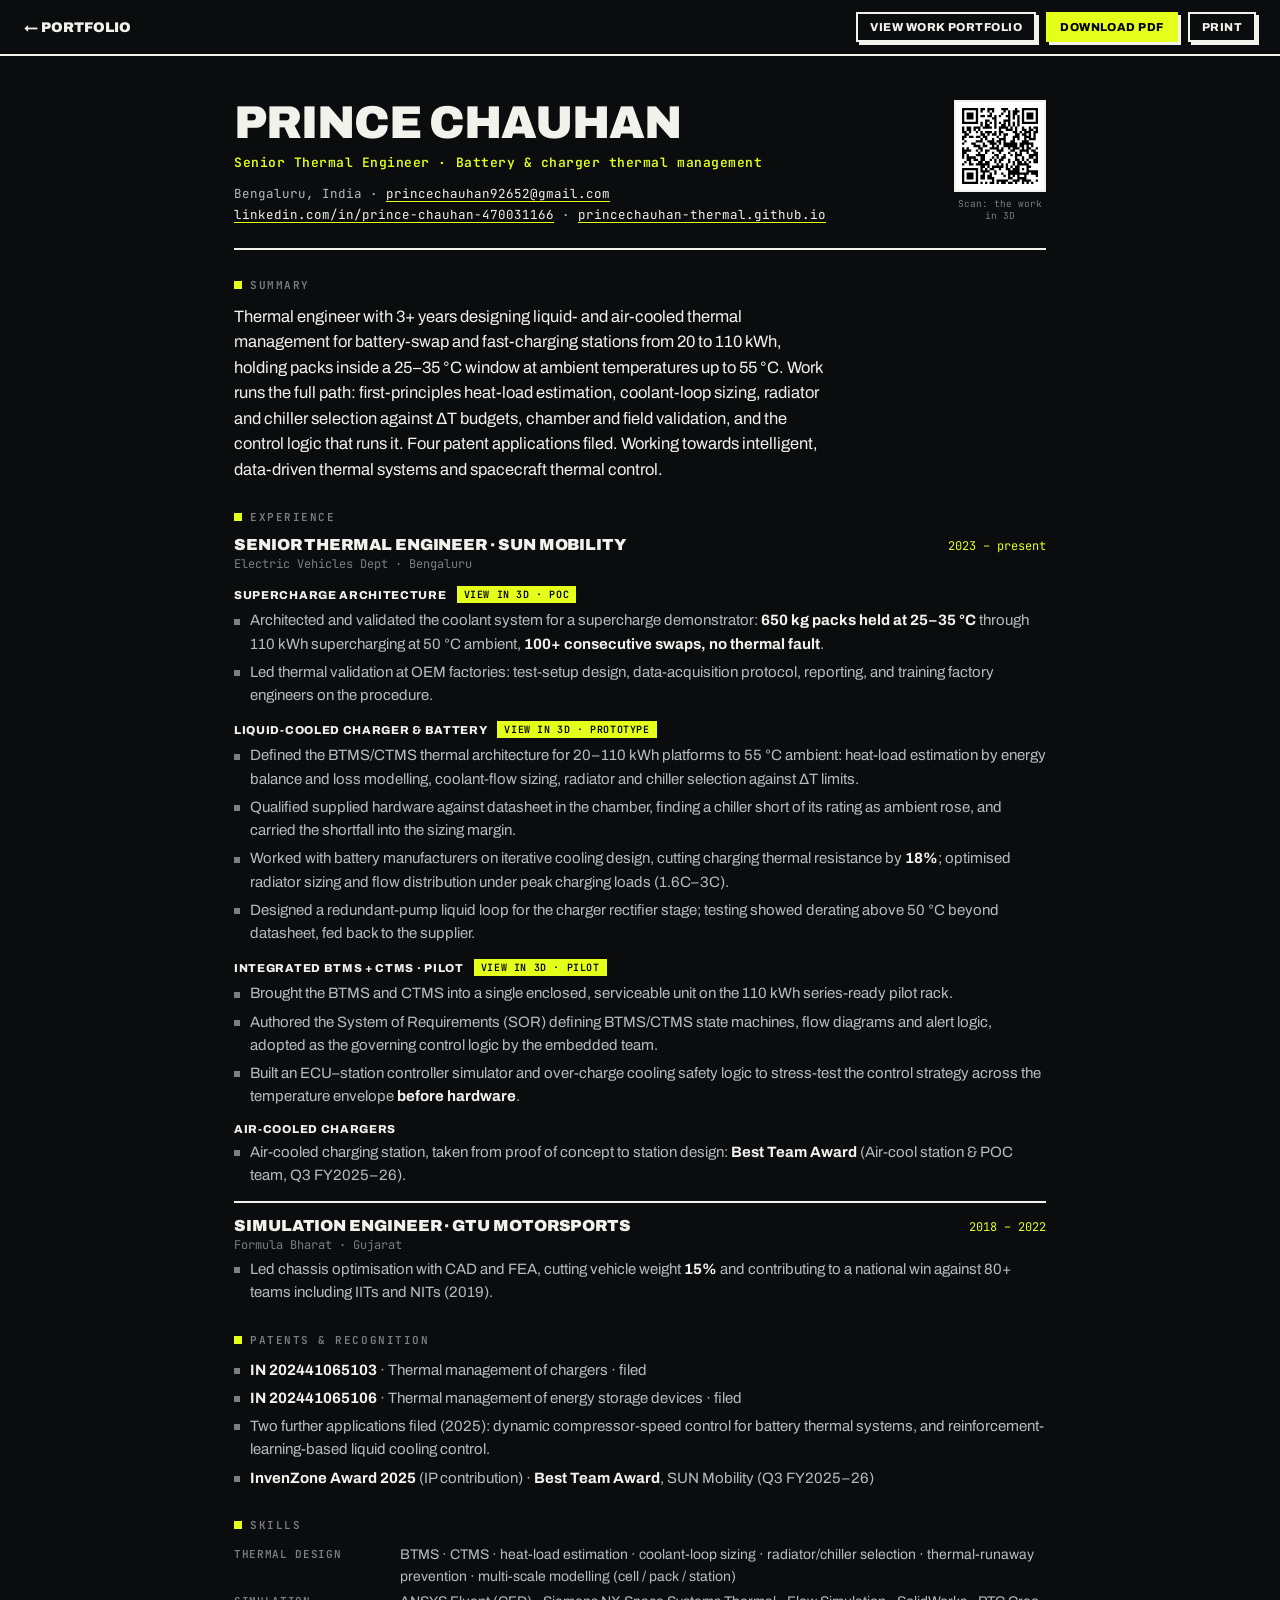
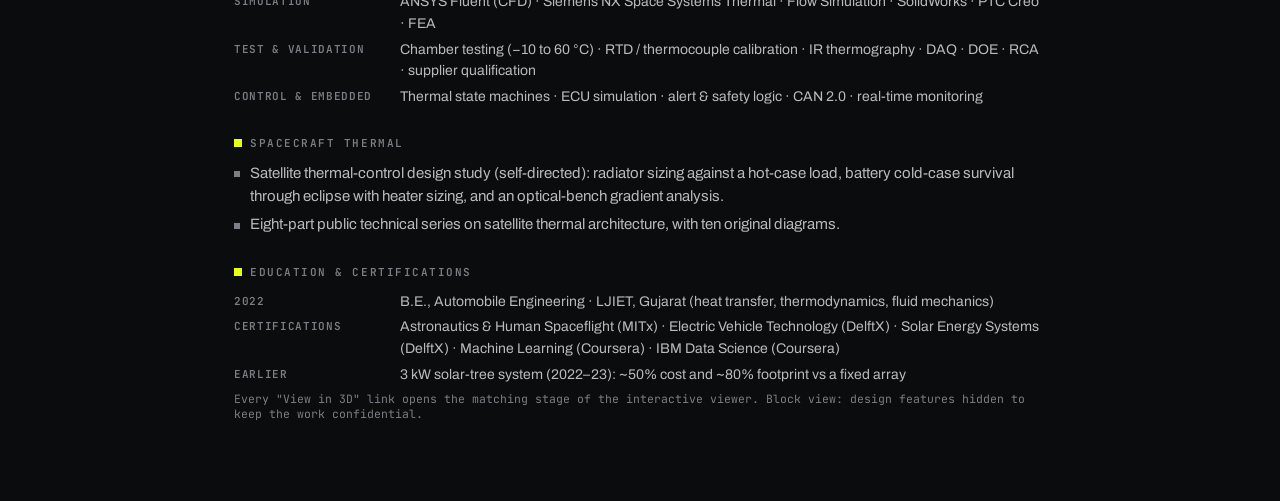
==== cv/index.html @ 5a7eb125 "Web résumé (cv/) with a linked PDF printed from it - cv/: one-page web résumé in the portfolio's ski" ====
<!doctype html>
<html lang="en">
<head>
<meta charset="utf-8">
<meta name="viewport" content="width=device-width, initial-scale=1">
<title>Prince Chauhan — Thermal Engineer · Résumé</title>
<meta name="description" content="Résumé of Prince Chauhan, thermal engineer: battery and charger thermal management for 20–110 kWh swap and fast-charging stations, with interactive 3D of the work.">
<link rel="preconnect" href="https://fonts.googleapis.com">
<link rel="preconnect" href="https://fonts.gstatic.com" crossorigin>
<link href="https://fonts.googleapis.com/css2?family=Archivo:wght@400;500;800;900&family=JetBrains+Mono:wght@400;600&display=swap" rel="stylesheet">
<style>
  /* One source, two outputs: on screen it wears the portfolio's dark
     brutalist skin; printed (Ctrl+P / the PDF button) it becomes a plain
     black-on-white A4 résumé with live links and a QR code to the 3D work. */
  :root { --bg:#0b0c0d; --panel:#101214; --ink:#f2f2ec; --ink-70:#b8bbbe; --ink-45:#7a7f85; --ink-20:#33373b;
          --acc:#e4ff1a; --sans:"Archivo","Helvetica Neue",Arial,sans-serif; --mono:"JetBrains Mono",Consolas,monospace; }
  * { box-sizing:border-box; margin:0; padding:0; }
  html { background:var(--bg); }
  body { color:var(--ink); font:15px/1.55 var(--sans); }
  a { color:inherit; text-decoration-color:var(--acc); text-underline-offset:3px; }
  .bar { position:sticky; top:0; z-index:5; display:flex; gap:10px; flex-wrap:wrap; justify-content:space-between; align-items:center;
         padding:12px 24px; background:var(--bg); border-bottom:2px solid var(--ink); }
  .bar__home { font:900 14px var(--sans); text-transform:uppercase; text-decoration:none; }
  .bar__actions { display:flex; gap:10px; flex-wrap:wrap; }
  .btn { font:800 11.5px var(--sans); text-transform:uppercase; letter-spacing:.04em; color:var(--ink); background:var(--bg);
         border:2px solid var(--ink); box-shadow:3px 3px 0 var(--ink); padding:7px 12px; cursor:pointer; text-decoration:none;
         transition:transform .08s ease-out, box-shadow .08s ease-out, background .12s, color .12s; }
  .btn:hover { background:var(--acc); color:#000; border-color:var(--acc); }
  .btn:active { transform:translate(3px,3px); box-shadow:0 0 0 var(--ink); }
  .btn--acc { background:var(--acc); color:#000; border-color:var(--acc); }

  .sheet { max-width:860px; margin:0 auto; padding:44px 24px 80px; }
  header.cv-head { display:grid; grid-template-columns:1fr auto; gap:20px; align-items:start; padding-bottom:22px; border-bottom:2px solid var(--ink); }
  h1 { font:900 clamp(32px,5vw,46px)/1 var(--sans); text-transform:uppercase; letter-spacing:-.02em; }
  .role { font:600 13px var(--mono); color:var(--acc); margin-top:8px; letter-spacing:.04em; }
  .contact { margin-top:12px; font:12.5px/1.7 var(--mono); color:var(--ink-70); }
  .contact a { color:var(--ink); }
  .qr { width:92px; text-align:center; font:9.5px/1.3 var(--mono); color:var(--ink-45); text-decoration:none; }
  .qr img { width:92px; height:92px; display:block; background:#fff; padding:6px; border:2px solid var(--ink); margin-bottom:6px; }
  .print-only { display:none; }
  .embedded .bar { display:none; }
  .embedded .sheet { padding-top:28px; }

  section { margin-top:28px; }
  h2 { display:flex; align-items:center; gap:8px; font:600 11px var(--mono); letter-spacing:.14em; text-transform:uppercase;
       color:var(--ink-45); margin-bottom:12px; }
  h2::before { content:""; width:8px; height:8px; background:var(--acc); }
  .summary { font-size:16.5px; line-height:1.55; color:var(--ink); max-width:66ch; }
  .job { border-top:2px solid var(--ink); padding-top:14px; margin-top:14px; }
  .job:first-of-type { border-top:0; padding-top:0; margin-top:0; }
  .job__head { display:flex; flex-wrap:wrap; justify-content:space-between; gap:6px 16px; align-items:baseline; }
  .job__title { font:900 16px var(--sans); text-transform:uppercase; letter-spacing:-.005em; }
  .job__when { font:12px var(--mono); color:var(--acc); }
  .job__where { font:12px var(--mono); color:var(--ink-45); margin-top:2px; }
  h3 { font:800 11.5px var(--sans); text-transform:uppercase; letter-spacing:.06em; color:var(--ink); margin:14px 0 6px; display:flex; gap:10px; align-items:center; flex-wrap:wrap; }
  ul { list-style:none; }
  li { position:relative; padding-left:16px; margin:5px 0; color:var(--ink-70); }
  li::before { content:""; position:absolute; left:0; top:.62em; width:6px; height:6px; background:var(--ink-45); }
  li b { color:var(--ink); font-weight:700; }
  .v3d { font:600 10px var(--mono); letter-spacing:.06em; text-transform:uppercase; color:#000; background:var(--acc);
         padding:2px 7px; text-decoration:none; white-space:nowrap; }
  .v3d:hover { outline:2px solid var(--ink); }
  .grid2 { display:grid; grid-template-columns:1fr 1fr; gap:6px 28px; }
  .kv { display:grid; grid-template-columns:150px 1fr; gap:4px 16px; font-size:14px; }
  .kv dt { font:600 11px/1.9 var(--mono); text-transform:uppercase; letter-spacing:.06em; color:var(--ink-45); }
  .kv dd { color:var(--ink-70); }
  .note { font:11.5px var(--mono); color:var(--ink-45); margin-top:6px; }
  @media (max-width:640px) { header.cv-head { grid-template-columns:1fr; } .qr { display:none; } .grid2, .kv { grid-template-columns:1fr; } }

  /* ---- Print: the PDF ---- */
  @page { size:A4; margin:13mm 14mm; }
  @media print {
    :root { --ink:#111; --ink-70:#2a2a2a; --ink-45:#666; --acc:#111; }
    html, body { background:#fff; }
    body { font-size:9.6pt; line-height:1.38; }
    .bar, .screen-only { display:none !important; }
    .print-only { display:inline; }
    .sheet { max-width:none; padding:0; }
    h1 { font-size:22pt; } .role { font-size:9pt; color:#111; }
    .contact { font-size:8.4pt; margin-top:6px; }
    header.cv-head { padding-bottom:10px; border-bottom:1.5pt solid #111; }
    .qr img { width:68px; height:68px; padding:0; border:0; } .qr { width:72px; font-size:7pt; color:#444; }
    section { margin-top:12px; break-inside:avoid-page; }
    h2 { font-size:8pt; margin-bottom:6px; color:#111; } h2::before { background:#111; width:6px; height:6px; }
    .summary { font-size:10pt; }
    .job { border-top:1pt solid #111; padding-top:8px; margin-top:8px; }
    .job__title { font-size:10.5pt; } .job__when, .job__where { font-size:8.4pt; color:#333; }
    h3 { font-size:8.4pt; margin:8px 0 3px; break-after:avoid; }
    li { margin:2px 0; padding-left:11px; color:#222; } li::before { width:4px; height:4px; background:#555; top:.6em; }
    li { break-inside:avoid; }
    .v3d { background:none; color:#111; border:0.8pt solid #111; padding:0 4px; font-size:6.8pt; }
    .kv { font-size:9pt; grid-template-columns:120px 1fr; } .kv dt { font-size:7.6pt; line-height:1.7; }
    a { text-decoration:underline; text-decoration-color:#999; }
  }
</style>
</head>
<body>
<div class="bar">
  <a class="bar__home" href="../">← Portfolio</a>
  <div class="bar__actions">
    <a class="btn" href="../#evolution">View work portfolio</a>
    <a class="btn btn--acc" href="Prince_Chauhan_CV.pdf" download>Download PDF</a>
    <button class="btn" type="button" onclick="window.print()">Print</button>
  </div>
</div>

<main class="sheet">
  <header class="cv-head">
    <div>
      <h1>Prince Chauhan</h1>
      <div class="role">Senior Thermal Engineer · Battery &amp; charger thermal management</div>
      <div class="contact">
        Bengaluru, India ·
        <a href="mailto:princechauhan92652@gmail.com">princechauhan92652@gmail.com</a>
        <!-- Phone only in the printed/PDF copy: kept out of the page itself so
             it is not trivially scraped. Prince's PDF already carries it. -->
        <span class="print-only"> · +91-9265212936</span><br>
        <a href="https://www.linkedin.com/in/prince-chauhan-470031166/">linkedin.com/in/prince-chauhan-470031166</a> ·
        <a href="https://princechauhan-thermal.github.io/">princechauhan-thermal.github.io</a>
      </div>
    </div>
    <a class="qr" href="https://princechauhan-thermal.github.io/#evolution" title="Interactive 3D of the work">
      <img src="../assets/media/qr-portfolio.svg" alt="QR code to the interactive 3D work portfolio">
      Scan: the work in 3D
    </a>
  </header>

  <section>
    <h2>Summary</h2>
    <p class="summary">Thermal engineer with 3+ years designing liquid- and air-cooled thermal management for battery-swap
      and fast-charging stations from 20 to 110 kWh, holding packs inside a 25–35 °C window at ambient temperatures up
      to 55 °C. Work runs the full path: first-principles heat-load estimation, coolant-loop sizing, radiator and chiller
      selection against ΔT budgets, chamber and field validation, and the control logic that runs it. Four patent
      applications filed. Working towards intelligent, data-driven thermal systems and spacecraft thermal control.</p>
  </section>

  <section>
    <h2>Experience</h2>
    <div class="job">
      <div class="job__head"><div class="job__title">Senior Thermal Engineer · SUN Mobility</div><div class="job__when">2023 – present</div></div>
      <div class="job__where">Electric Vehicles Dept · Bengaluru</div>

      <h3>Supercharge architecture <a class="v3d" href="https://princechauhan-thermal.github.io/viewer/?v=poc">View in 3D · POC</a></h3>
      <ul>
        <li>Architected and validated the coolant system for a supercharge demonstrator: <b>650 kg packs held at 25–35 °C</b>
          through 110 kWh supercharging at 50 °C ambient, <b>100+ consecutive swaps, no thermal fault</b>.</li>
        <li>Led thermal validation at OEM factories: test-setup design, data-acquisition protocol, reporting, and training
          factory engineers on the procedure.</li>
      </ul>

      <h3>Liquid-cooled charger &amp; battery <a class="v3d" href="https://princechauhan-thermal.github.io/viewer/?v=prototype">View in 3D · Prototype</a></h3>
      <ul>
        <li>Defined the BTMS/CTMS thermal architecture for 20–110 kWh platforms to 55 °C ambient: heat-load estimation by
          energy balance and loss modelling, coolant-flow sizing, radiator and chiller selection against ΔT limits.</li>
        <li>Qualified supplied hardware against datasheet in the chamber, finding a chiller short of its rating as ambient
          rose, and carried the shortfall into the sizing margin.</li>
        <li>Worked with battery manufacturers on iterative cooling design, cutting charging thermal resistance by <b>18%</b>;
          optimised radiator sizing and flow distribution under peak charging loads (1.6C–3C).</li>
        <li>Designed a redundant-pump liquid loop for the charger rectifier stage; testing showed derating above 50 °C beyond
          datasheet, fed back to the supplier.</li>
      </ul>

      <h3>Integrated BTMS + CTMS · pilot <a class="v3d" href="https://princechauhan-thermal.github.io/viewer/?v=pilot">View in 3D · Pilot</a></h3>
      <ul>
        <li>Brought the BTMS and CTMS into a single enclosed, serviceable unit on the 110 kWh series-ready pilot rack.</li>
        <li>Authored the System of Requirements (SOR) defining BTMS/CTMS state machines, flow diagrams and alert logic,
          adopted as the governing control logic by the embedded team.</li>
        <li>Built an ECU–station controller simulator and over-charge cooling safety logic to stress-test the control
          strategy across the temperature envelope <b>before hardware</b>.</li>
      </ul>

      <h3>Air-cooled chargers</h3>
      <ul>
        <li>Air-cooled charging station, taken from proof of concept to station design: <b>Best Team Award</b>
          (Air-cool station &amp; POC team, Q3 FY2025–26).</li>
      </ul>
    </div>

    <div class="job">
      <div class="job__head"><div class="job__title">Simulation Engineer · GTU Motorsports</div><div class="job__when">2018 – 2022</div></div>
      <div class="job__where">Formula Bharat · Gujarat</div>
      <ul>
        <li>Led chassis optimisation with CAD and FEA, cutting vehicle weight <b>15%</b> and contributing to a national win
          against 80+ teams including IITs and NITs (2019).</li>
      </ul>
    </div>
  </section>

  <section>
    <h2>Patents &amp; recognition</h2>
    <ul>
      <li><b>IN 202441065103</b> · Thermal management of chargers · filed</li>
      <li><b>IN 202441065106</b> · Thermal management of energy storage devices · filed</li>
      <li>Two further applications filed (2025): dynamic compressor-speed control for battery thermal systems, and
        reinforcement-learning-based liquid cooling control.</li>
      <li><b>InvenZone Award 2025</b> (IP contribution) · <b>Best Team Award</b>, SUN Mobility (Q3 FY2025–26)</li>
    </ul>
  </section>

  <section>
    <h2>Skills</h2>
    <dl class="kv">
      <dt>Thermal design</dt><dd>BTMS · CTMS · heat-load estimation · coolant-loop sizing · radiator/chiller selection · thermal-runaway prevention · multi-scale modelling (cell / pack / station)</dd>
      <dt>Simulation</dt><dd>ANSYS Fluent (CFD) · Siemens NX Space Systems Thermal · Flow Simulation · SolidWorks · PTC Creo · FEA</dd>
      <dt>Test &amp; validation</dt><dd>Chamber testing (−10 to 60 °C) · RTD / thermocouple calibration · IR thermography · DAQ · DOE · RCA · supplier qualification</dd>
      <dt>Control &amp; embedded</dt><dd>Thermal state machines · ECU simulation · alert &amp; safety logic · CAN 2.0 · real-time monitoring</dd>
    </dl>
  </section>

  <section>
    <h2>Spacecraft thermal</h2>
    <ul>
      <li>Satellite thermal-control design study (self-directed): radiator sizing against a hot-case load, battery
        cold-case survival through eclipse with heater sizing, and an optical-bench gradient analysis.</li>
      <li>Eight-part public technical series on satellite thermal architecture, with ten original diagrams.</li>
    </ul>
  </section>

  <section>
    <h2>Education &amp; certifications</h2>
    <dl class="kv">
      <dt>2022</dt><dd>B.E., Automobile Engineering · LJIET, Gujarat (heat transfer, thermodynamics, fluid mechanics)</dd>
      <dt>Certifications</dt><dd>Astronautics &amp; Human Spaceflight (MITx) · Electric Vehicle Technology (DelftX) · Solar Energy Systems (DelftX) · Machine Learning (Coursera) · IBM Data Science (Coursera)</dd>
      <dt>Earlier</dt><dd>3 kW solar-tree system (2022–23): ~50% cost and ~80% footprint vs a fixed array</dd>
    </dl>
    <p class="note screen-only">Every "View in 3D" link opens the matching stage of the interactive viewer. Block view: design features hidden to keep the work confidential.</p>
  </section>
</main>
<script>
  // Embedded in the portfolio's Résumé section: hide this page's own bar
  // (the portfolio already has one) and open links in the full window, not
  // inside the frame.
  if (window.top !== window.self) {
    document.documentElement.classList.add("embedded");
    document.querySelectorAll("a[href]").forEach(function (a) { a.target = "_top"; });
  }
</script>
</body>
</html>
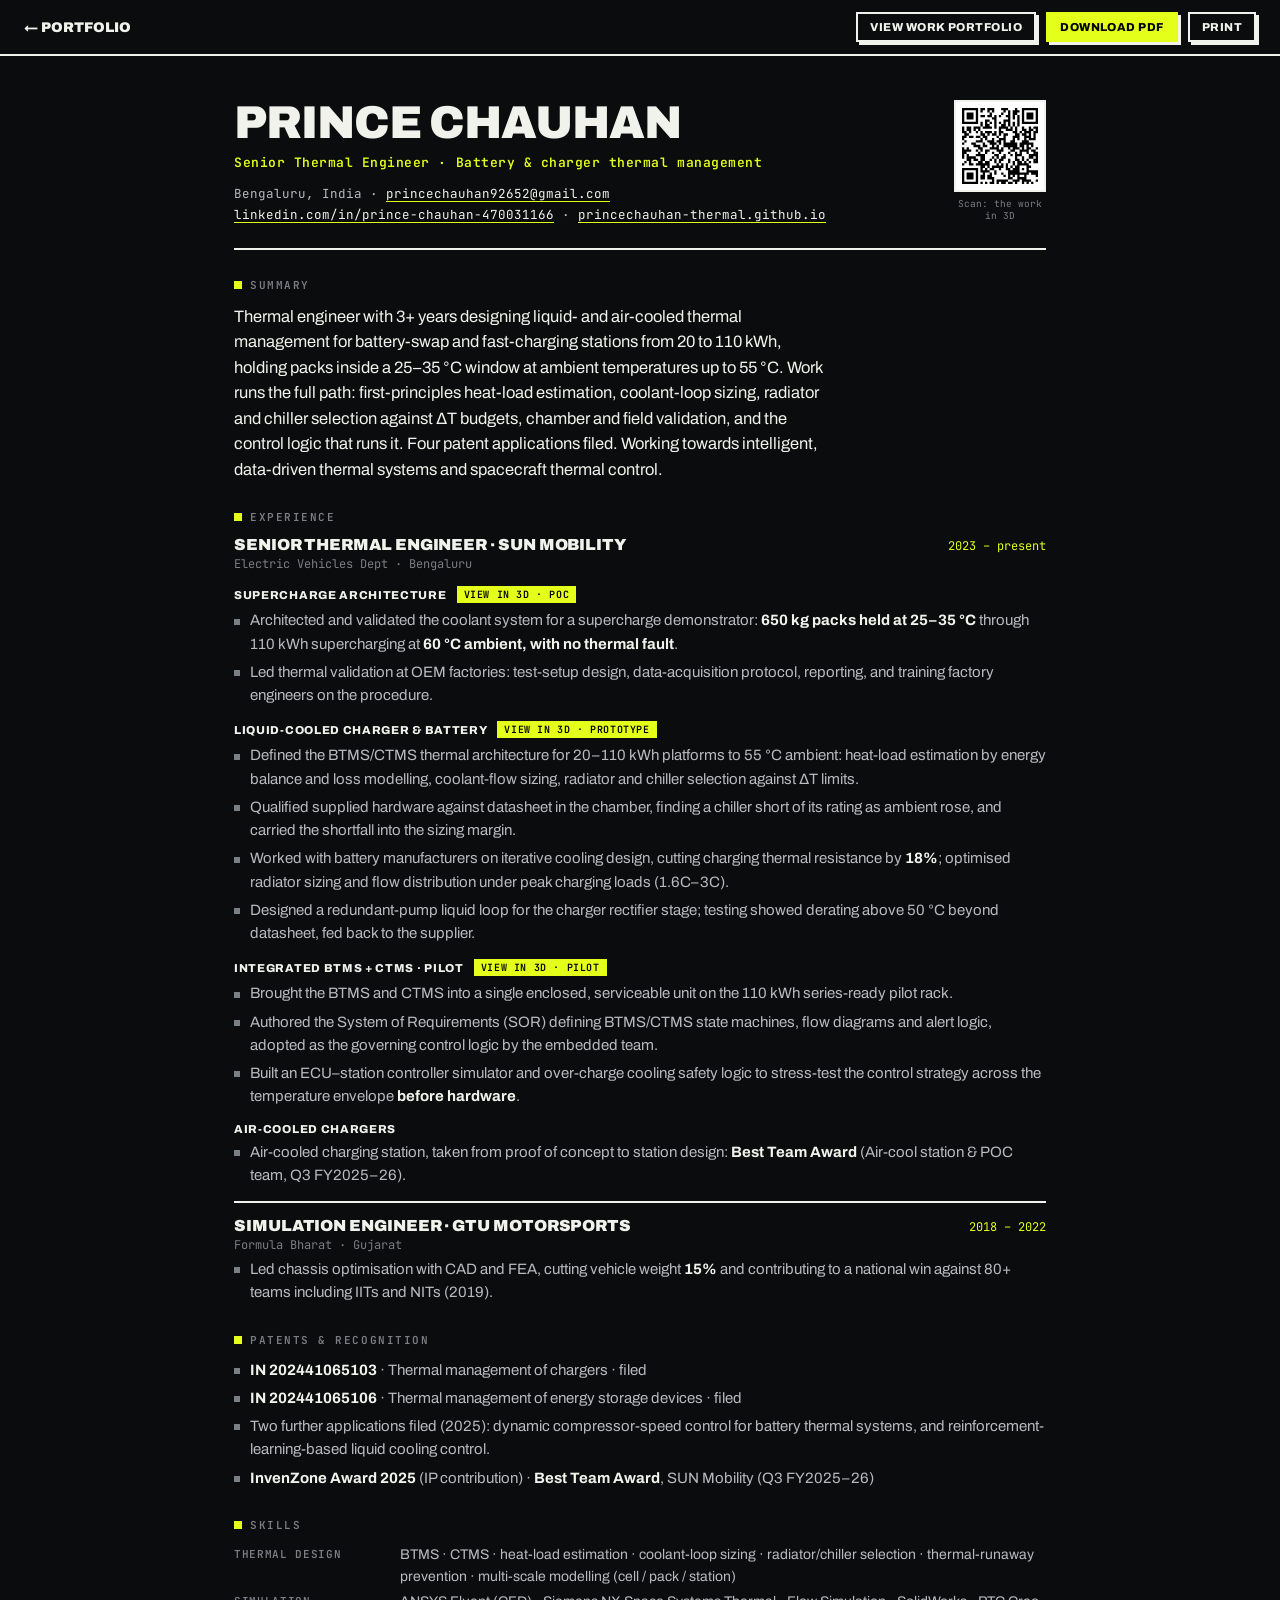
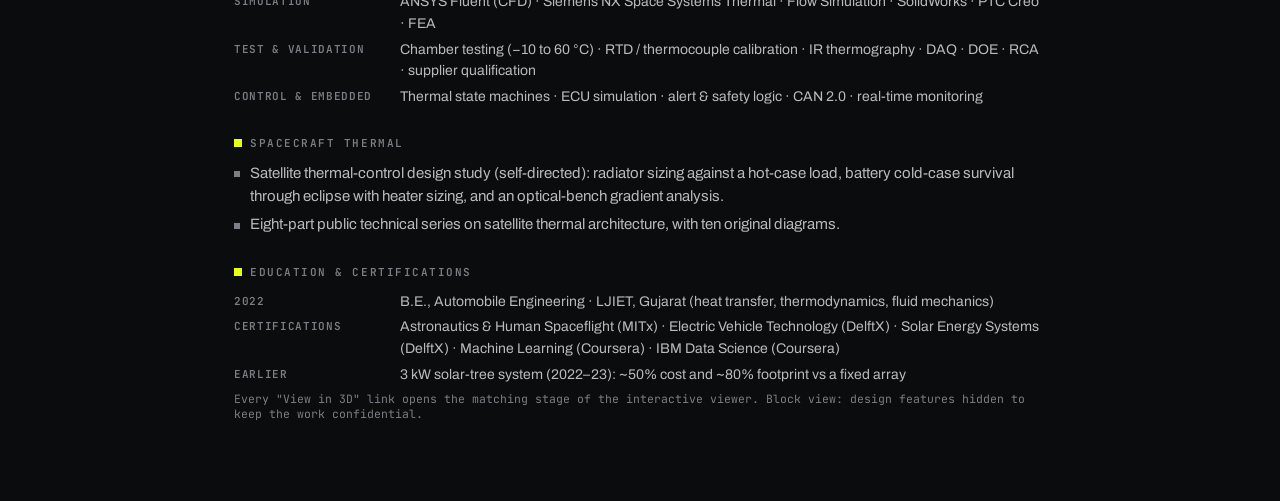
==== commit 31b9cdae: "Drop the swap count; state the 60 °C high-ambient result instead Supercharge architecture now reads " ====
--- a/cv/index.html
+++ b/cv/index.html
@@ -143,7 +143,7 @@
       <h3>Supercharge architecture <a class="v3d" href="https://princechauhan-thermal.github.io/viewer/?v=poc">View in 3D · POC</a></h3>
       <ul>
         <li>Architected and validated the coolant system for a supercharge demonstrator: <b>650 kg packs held at 25–35 °C</b>
-          through 110 kWh supercharging at 50 °C ambient, <b>100+ consecutive swaps, no thermal fault</b>.</li>
+          through 110 kWh supercharging at <b>60 °C ambient, with no thermal fault</b>.</li>
         <li>Led thermal validation at OEM factories: test-setup design, data-acquisition protocol, reporting, and training
           factory engineers on the procedure.</li>
       </ul>
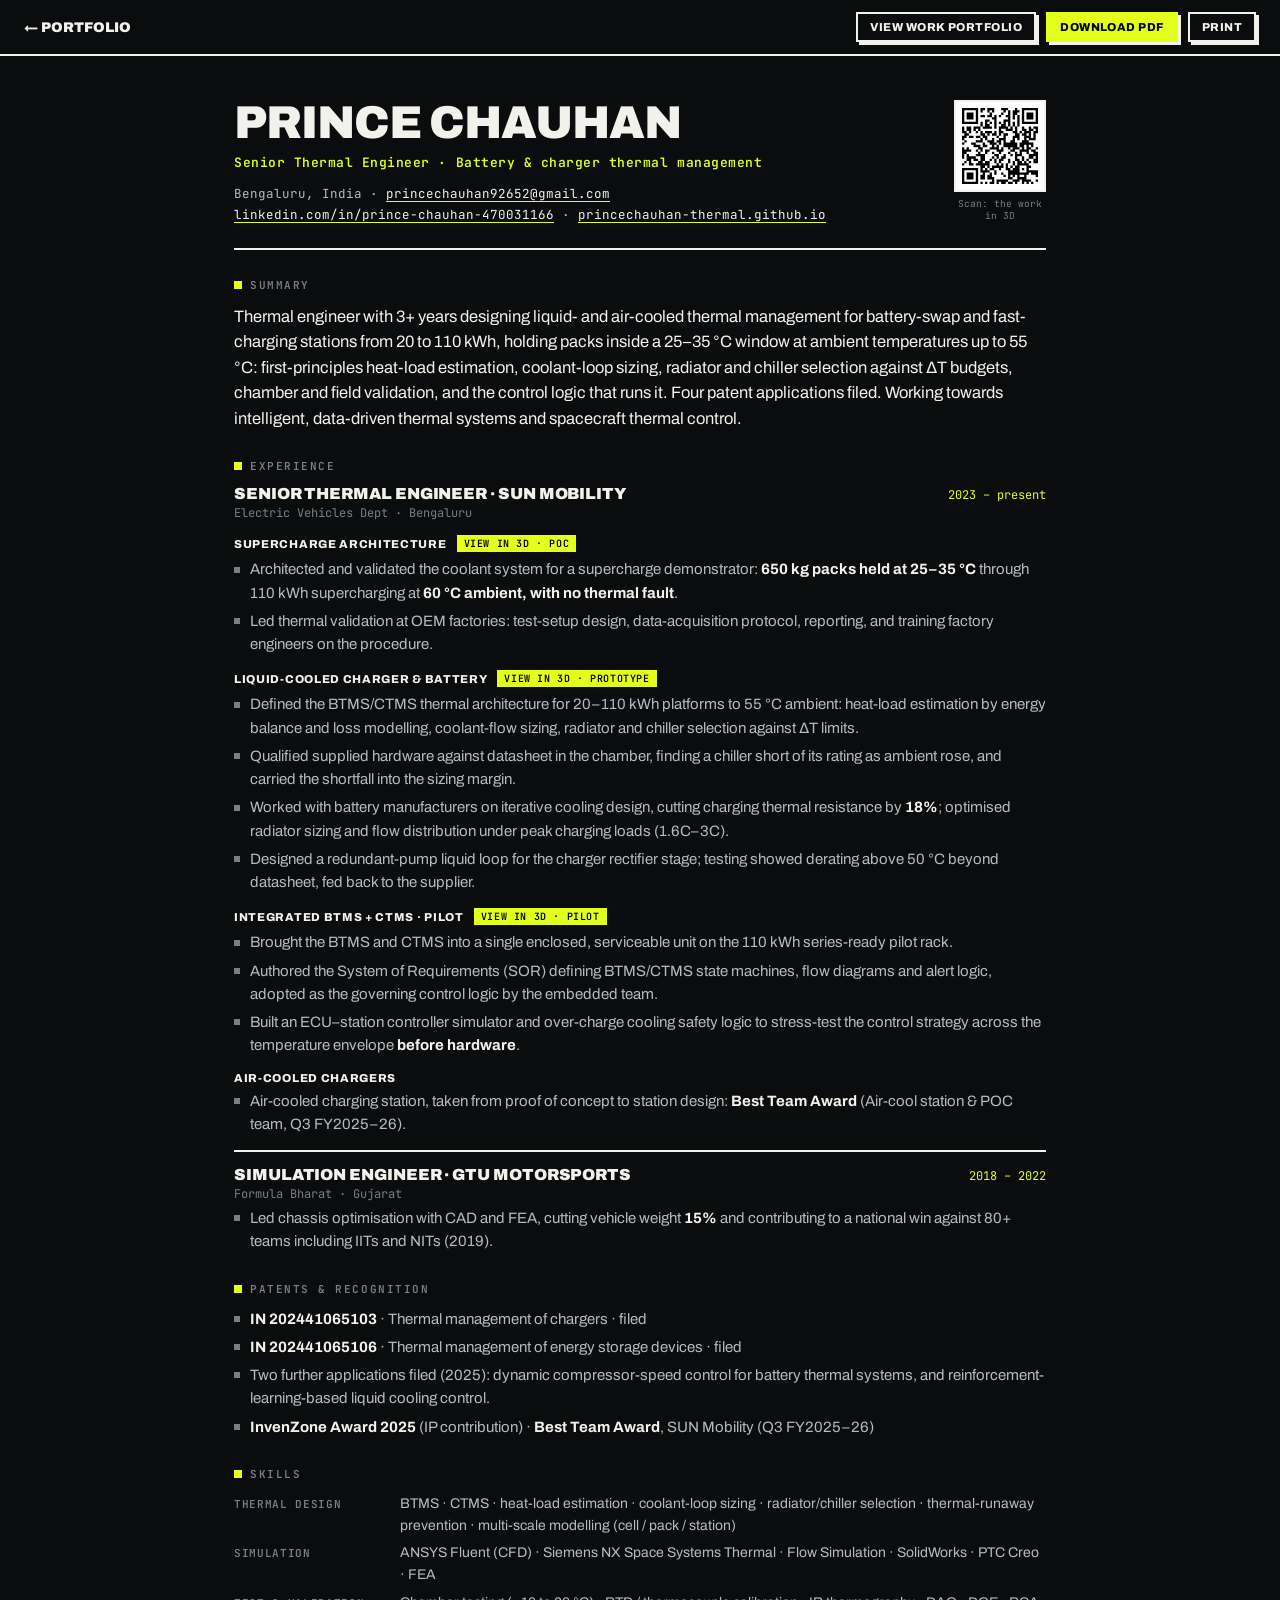
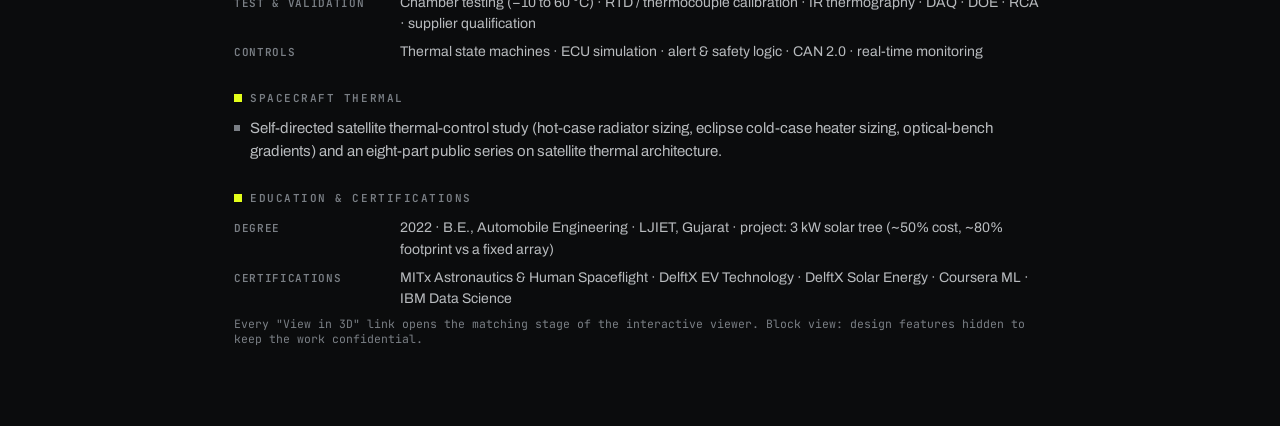
==== commit c7bbf20c: "Résumé: fix alignment, fit to one A4 page Full-width summary, labels on one line and on the text bas" ====
--- a/cv/index.html
+++ b/cv/index.html
@@ -39,13 +39,14 @@
   .qr img { width:92px; height:92px; display:block; background:#fff; padding:6px; border:2px solid var(--ink); margin-bottom:6px; }
   .print-only { display:none; }
   .embedded .bar { display:none; }
+  .embedded, .embedded body { scrollbar-width:none; } .embedded::-webkit-scrollbar { display:none; }
   .embedded .sheet { padding-top:28px; }
 
   section { margin-top:28px; }
   h2 { display:flex; align-items:center; gap:8px; font:600 11px var(--mono); letter-spacing:.14em; text-transform:uppercase;
        color:var(--ink-45); margin-bottom:12px; }
   h2::before { content:""; width:8px; height:8px; background:var(--acc); }
-  .summary { font-size:16.5px; line-height:1.55; color:var(--ink); max-width:66ch; }
+  .summary { font-size:16.5px; line-height:1.55; color:var(--ink); }
   .job { border-top:2px solid var(--ink); padding-top:14px; margin-top:14px; }
   .job:first-of-type { border-top:0; padding-top:0; margin-top:0; }
   .job__head { display:flex; flex-wrap:wrap; justify-content:space-between; gap:6px 16px; align-items:baseline; }
@@ -55,41 +56,41 @@
   h3 { font:800 11.5px var(--sans); text-transform:uppercase; letter-spacing:.06em; color:var(--ink); margin:14px 0 6px; display:flex; gap:10px; align-items:center; flex-wrap:wrap; }
   ul { list-style:none; }
   li { position:relative; padding-left:16px; margin:5px 0; color:var(--ink-70); }
-  li::before { content:""; position:absolute; left:0; top:.62em; width:6px; height:6px; background:var(--ink-45); }
+  li::before { content:""; position:absolute; left:0; top:.55em; width:6px; height:6px; background:var(--ink-45); }
   li b { color:var(--ink); font-weight:700; }
   .v3d { font:600 10px var(--mono); letter-spacing:.06em; text-transform:uppercase; color:#000; background:var(--acc);
          padding:2px 7px; text-decoration:none; white-space:nowrap; }
   .v3d:hover { outline:2px solid var(--ink); }
   .grid2 { display:grid; grid-template-columns:1fr 1fr; gap:6px 28px; }
-  .kv { display:grid; grid-template-columns:150px 1fr; gap:4px 16px; font-size:14px; }
-  .kv dt { font:600 11px/1.9 var(--mono); text-transform:uppercase; letter-spacing:.06em; color:var(--ink-45); }
+  .kv { display:grid; grid-template-columns:150px 1fr; gap:6px 16px; font-size:14px; align-items:baseline; }
+  .kv dt { font:600 11px/1.4 var(--mono); text-transform:uppercase; letter-spacing:.06em; color:var(--ink-45); white-space:nowrap; }
   .kv dd { color:var(--ink-70); }
   .note { font:11.5px var(--mono); color:var(--ink-45); margin-top:6px; }
   @media (max-width:640px) { header.cv-head { grid-template-columns:1fr; } .qr { display:none; } .grid2, .kv { grid-template-columns:1fr; } }
 
   /* ---- Print: the PDF ---- */
-  @page { size:A4; margin:13mm 14mm; }
+  @page { size:A4; margin:8mm 12mm 7mm; }
   @media print {
     :root { --ink:#111; --ink-70:#2a2a2a; --ink-45:#666; --acc:#111; }
     html, body { background:#fff; }
-    body { font-size:9.6pt; line-height:1.38; }
+    body { font-size:8.6pt; line-height:1.25; }
     .bar, .screen-only { display:none !important; }
     .print-only { display:inline; }
     .sheet { max-width:none; padding:0; }
-    h1 { font-size:22pt; } .role { font-size:9pt; color:#111; }
+    h1 { font-size:20pt; } .role { font-size:8.6pt; color:#111; margin-top:4px; }
     .contact { font-size:8.4pt; margin-top:6px; }
     header.cv-head { padding-bottom:10px; border-bottom:1.5pt solid #111; }
     .qr img { width:68px; height:68px; padding:0; border:0; } .qr { width:72px; font-size:7pt; color:#444; }
-    section { margin-top:12px; break-inside:avoid-page; }
-    h2 { font-size:8pt; margin-bottom:6px; color:#111; } h2::before { background:#111; width:6px; height:6px; }
-    .summary { font-size:10pt; }
-    .job { border-top:1pt solid #111; padding-top:8px; margin-top:8px; }
+    section { margin-top:7px; }
+    h2 { font-size:8pt; margin-bottom:4px; color:#111; } h2::before { background:#111; width:6px; height:6px; }
+    .summary { font-size:8.9pt; line-height:1.34; }
+    .job { border-top:1pt solid #111; padding-top:6px; margin-top:6px; }
     .job__title { font-size:10.5pt; } .job__when, .job__where { font-size:8.4pt; color:#333; }
-    h3 { font-size:8.4pt; margin:8px 0 3px; break-after:avoid; }
-    li { margin:2px 0; padding-left:11px; color:#222; } li::before { width:4px; height:4px; background:#555; top:.6em; }
+    h3 { font-size:8pt; margin:6px 0 2px; break-after:avoid; }
+    li { margin:1px 0; padding-left:10px; color:#222; } li::before { width:4px; height:4px; background:#555; top:.52em; }
     li { break-inside:avoid; }
     .v3d { background:none; color:#111; border:0.8pt solid #111; padding:0 4px; font-size:6.8pt; }
-    .kv { font-size:9pt; grid-template-columns:120px 1fr; } .kv dt { font-size:7.6pt; line-height:1.7; }
+    .kv { font-size:8.6pt; grid-template-columns:112px 1fr; gap:3px 12px; } .kv dt { font-size:7.4pt; line-height:1.3; }
     a { text-decoration:underline; text-decoration-color:#999; }
   }
 </style>
@@ -129,9 +130,9 @@
     <h2>Summary</h2>
     <p class="summary">Thermal engineer with 3+ years designing liquid- and air-cooled thermal management for battery-swap
       and fast-charging stations from 20 to 110 kWh, holding packs inside a 25–35 °C window at ambient temperatures up
-      to 55 °C. Work runs the full path: first-principles heat-load estimation, coolant-loop sizing, radiator and chiller
-      selection against ΔT budgets, chamber and field validation, and the control logic that runs it. Four patent
-      applications filed. Working towards intelligent, data-driven thermal systems and spacecraft thermal control.</p>
+      to 55 °C: first-principles heat-load estimation, coolant-loop sizing, radiator and chiller selection against ΔT
+      budgets, chamber and field validation, and the control logic that runs it. Four patent applications filed.
+      Working towards intelligent, data-driven thermal systems and spacecraft thermal control.</p>
   </section>
 
   <section>
@@ -172,7 +173,7 @@
       <h3>Air-cooled chargers</h3>
       <ul>
         <li>Air-cooled charging station, taken from proof of concept to station design: <b>Best Team Award</b>
-          (Air-cool station &amp; POC team, Q3 FY2025–26).</li>
+          (Air-cool station &amp; POC team, <span style="white-space:nowrap">Q3 FY2025–26</span>).</li>
       </ul>
     </div>
 
@@ -193,7 +194,7 @@
       <li><b>IN 202441065106</b> · Thermal management of energy storage devices · filed</li>
       <li>Two further applications filed (2025): dynamic compressor-speed control for battery thermal systems, and
         reinforcement-learning-based liquid cooling control.</li>
-      <li><b>InvenZone Award 2025</b> (IP contribution) · <b>Best Team Award</b>, SUN Mobility (Q3 FY2025–26)</li>
+      <li><b>InvenZone Award 2025</b> (IP contribution) · <b>Best Team Award</b>, SUN Mobility (<span style="white-space:nowrap">Q3 FY2025–26</span>)</li>
     </ul>
   </section>
 
@@ -203,25 +204,23 @@
       <dt>Thermal design</dt><dd>BTMS · CTMS · heat-load estimation · coolant-loop sizing · radiator/chiller selection · thermal-runaway prevention · multi-scale modelling (cell / pack / station)</dd>
       <dt>Simulation</dt><dd>ANSYS Fluent (CFD) · Siemens NX Space Systems Thermal · Flow Simulation · SolidWorks · PTC Creo · FEA</dd>
       <dt>Test &amp; validation</dt><dd>Chamber testing (−10 to 60 °C) · RTD / thermocouple calibration · IR thermography · DAQ · DOE · RCA · supplier qualification</dd>
-      <dt>Control &amp; embedded</dt><dd>Thermal state machines · ECU simulation · alert &amp; safety logic · CAN 2.0 · real-time monitoring</dd>
+      <dt>Controls</dt><dd>Thermal state machines · ECU simulation · alert &amp; safety logic · CAN 2.0 · real-time monitoring</dd>
     </dl>
   </section>
 
   <section>
     <h2>Spacecraft thermal</h2>
     <ul>
-      <li>Satellite thermal-control design study (self-directed): radiator sizing against a hot-case load, battery
-        cold-case survival through eclipse with heater sizing, and an optical-bench gradient analysis.</li>
-      <li>Eight-part public technical series on satellite thermal architecture, with ten original diagrams.</li>
+      <li>Self-directed satellite thermal-control study (hot-case radiator sizing, eclipse cold-case heater sizing,
+        optical-bench gradients) and an eight-part public series on satellite thermal architecture.</li>
     </ul>
   </section>
 
   <section>
     <h2>Education &amp; certifications</h2>
     <dl class="kv">
-      <dt>2022</dt><dd>B.E., Automobile Engineering · LJIET, Gujarat (heat transfer, thermodynamics, fluid mechanics)</dd>
-      <dt>Certifications</dt><dd>Astronautics &amp; Human Spaceflight (MITx) · Electric Vehicle Technology (DelftX) · Solar Energy Systems (DelftX) · Machine Learning (Coursera) · IBM Data Science (Coursera)</dd>
-      <dt>Earlier</dt><dd>3 kW solar-tree system (2022–23): ~50% cost and ~80% footprint vs a fixed array</dd>
+      <dt>Degree</dt><dd>2022 · B.E., Automobile Engineering · LJIET, Gujarat · project: 3 kW solar tree (~50% cost, ~80% footprint vs a fixed array)</dd>
+      <dt>Certifications</dt><dd>MITx Astronautics &amp; Human Spaceflight · DelftX EV Technology · DelftX Solar Energy · Coursera ML · IBM Data Science</dd>
     </dl>
     <p class="note screen-only">Every "View in 3D" link opens the matching stage of the interactive viewer. Block view: design features hidden to keep the work confidential.</p>
   </section>
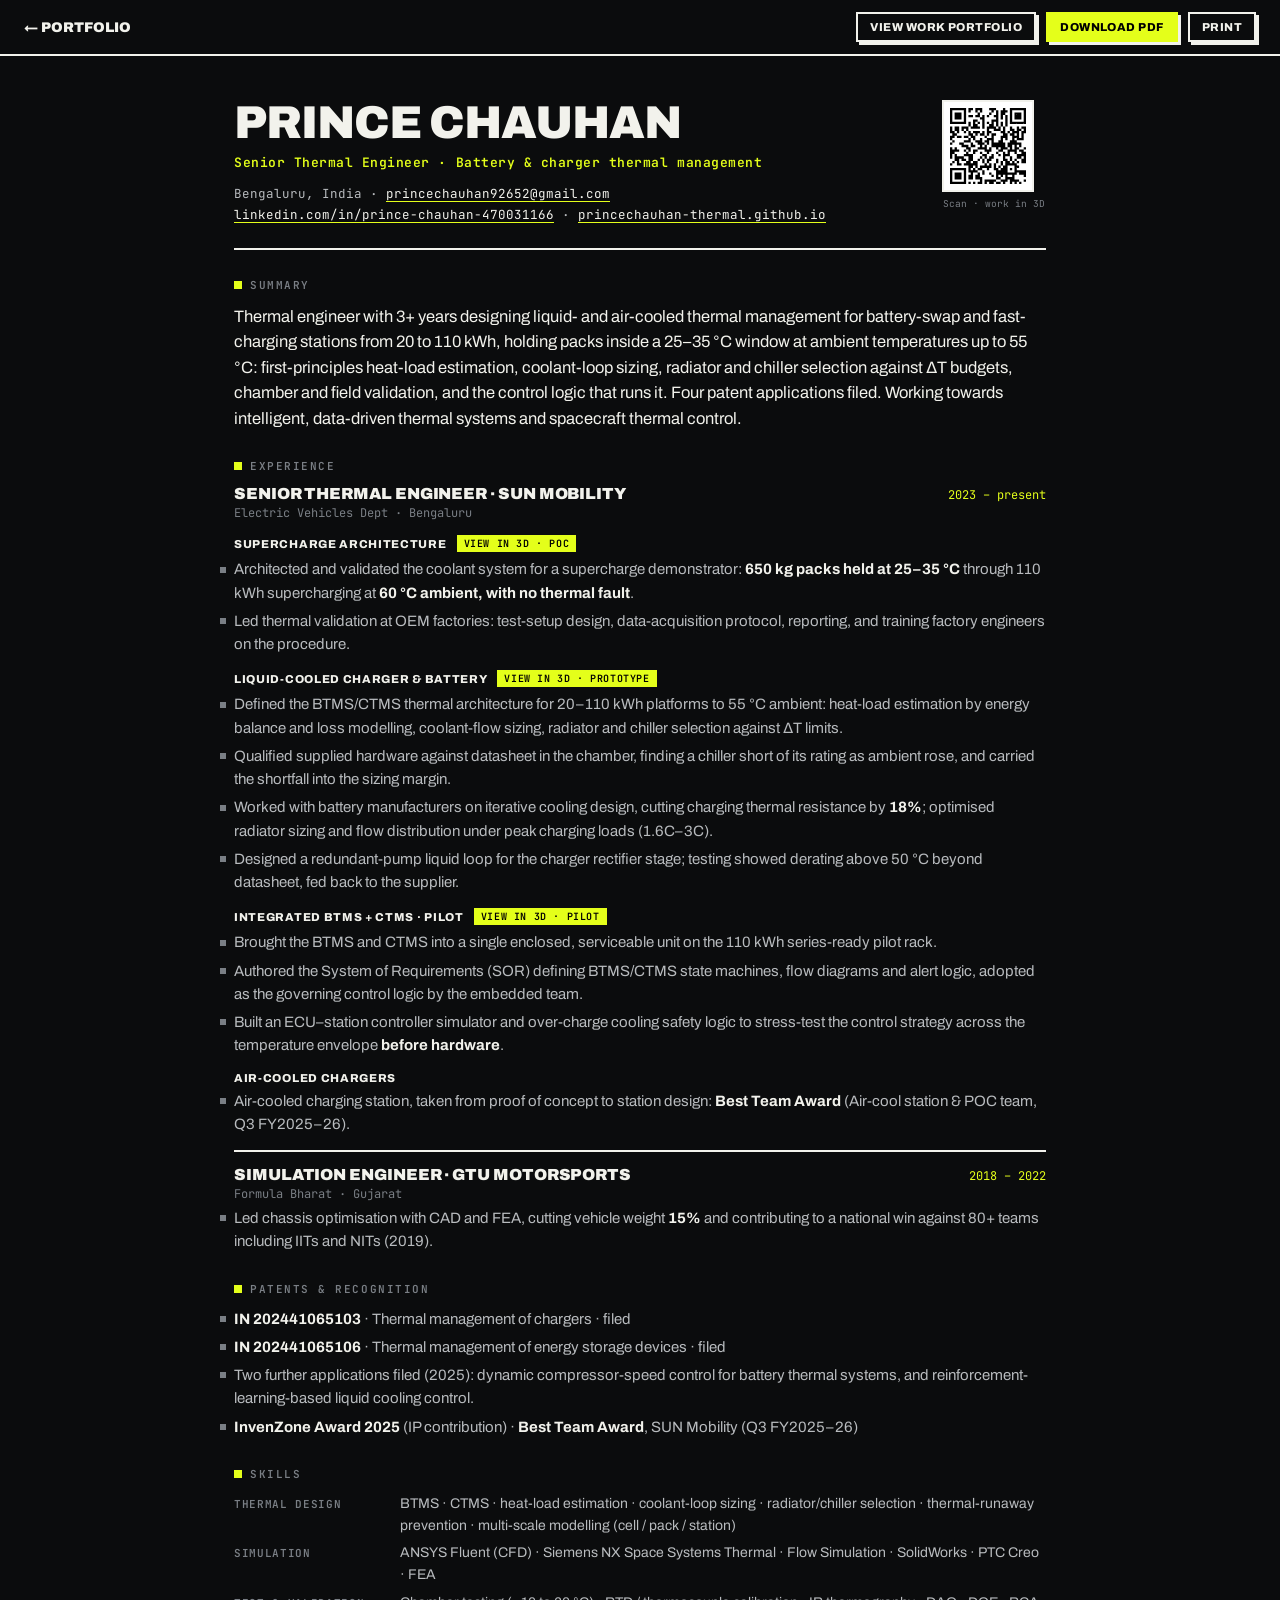
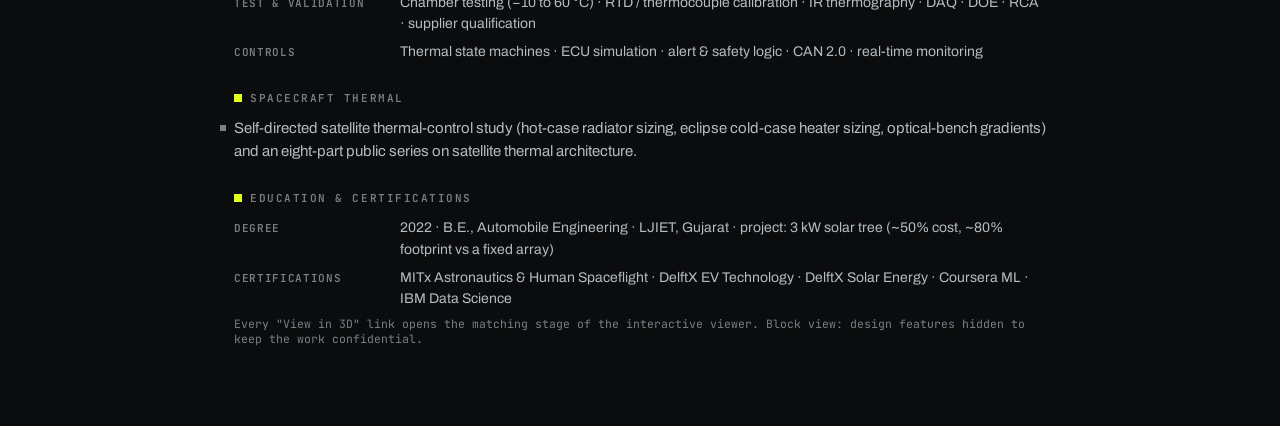
==== commit c9afcb90: "Résumé: hanging bullets so all text shares one left edge Co-Authored-By: Claude Opus 5.5 <noreply@an" ====
--- a/cv/index.html
+++ b/cv/index.html
@@ -35,7 +35,7 @@
   .role { font:600 13px var(--mono); color:var(--acc); margin-top:8px; letter-spacing:.04em; }
   .contact { margin-top:12px; font:12.5px/1.7 var(--mono); color:var(--ink-70); }
   .contact a { color:var(--ink); }
-  .qr { width:92px; text-align:center; font:9.5px/1.3 var(--mono); color:var(--ink-45); text-decoration:none; }
+  .qr { width:104px; text-align:center; font:9.5px/1.3 var(--mono); color:var(--ink-45); text-decoration:none; }
   .qr img { width:92px; height:92px; display:block; background:#fff; padding:6px; border:2px solid var(--ink); margin-bottom:6px; }
   .print-only { display:none; }
   .embedded .bar { display:none; }
@@ -55,8 +55,10 @@
   .job__where { font:12px var(--mono); color:var(--ink-45); margin-top:2px; }
   h3 { font:800 11.5px var(--sans); text-transform:uppercase; letter-spacing:.06em; color:var(--ink); margin:14px 0 6px; display:flex; gap:10px; align-items:center; flex-wrap:wrap; }
   ul { list-style:none; }
-  li { position:relative; padding-left:16px; margin:5px 0; color:var(--ink-70); }
-  li::before { content:""; position:absolute; left:0; top:.55em; width:6px; height:6px; background:var(--ink-45); }
+  /* Hanging bullets: the marker sits in the margin so every line of text
+     shares one left edge with the headings and the summary. */
+  li { position:relative; padding-left:0; margin:5px 0; color:var(--ink-70); }
+  li::before { content:""; position:absolute; left:-14px; top:.55em; width:6px; height:6px; background:var(--ink-45); }
   li b { color:var(--ink); font-weight:700; }
   .v3d { font:600 10px var(--mono); letter-spacing:.06em; text-transform:uppercase; color:#000; background:var(--acc);
          padding:2px 7px; text-decoration:none; white-space:nowrap; }
@@ -76,7 +78,7 @@
     body { font-size:8.6pt; line-height:1.25; }
     .bar, .screen-only { display:none !important; }
     .print-only { display:inline; }
-    .sheet { max-width:none; padding:0; }
+    .sheet { max-width:none; padding:0 0 0 11px; }   /* room for the hanging bullet markers */
     h1 { font-size:20pt; } .role { font-size:8.6pt; color:#111; margin-top:4px; }
     .contact { font-size:8.4pt; margin-top:6px; }
     header.cv-head { padding-bottom:10px; border-bottom:1.5pt solid #111; }
@@ -87,7 +89,7 @@
     .job { border-top:1pt solid #111; padding-top:6px; margin-top:6px; }
     .job__title { font-size:10.5pt; } .job__when, .job__where { font-size:8.4pt; color:#333; }
     h3 { font-size:8pt; margin:6px 0 2px; break-after:avoid; }
-    li { margin:1px 0; padding-left:10px; color:#222; } li::before { width:4px; height:4px; background:#555; top:.52em; }
+    li { margin:1px 0; padding-left:0; color:#222; } li::before { left:-9px; width:4px; height:4px; background:#555; top:.52em; }
     li { break-inside:avoid; }
     .v3d { background:none; color:#111; border:0.8pt solid #111; padding:0 4px; font-size:6.8pt; }
     .kv { font-size:8.6pt; grid-template-columns:112px 1fr; gap:3px 12px; } .kv dt { font-size:7.4pt; line-height:1.3; }
@@ -122,7 +124,7 @@
     </div>
     <a class="qr" href="https://princechauhan-thermal.github.io/#evolution" title="Interactive 3D of the work">
       <img src="../assets/media/qr-portfolio.svg" alt="QR code to the interactive 3D work portfolio">
-      Scan: the work in 3D
+      Scan · work in 3D
     </a>
   </header>
 
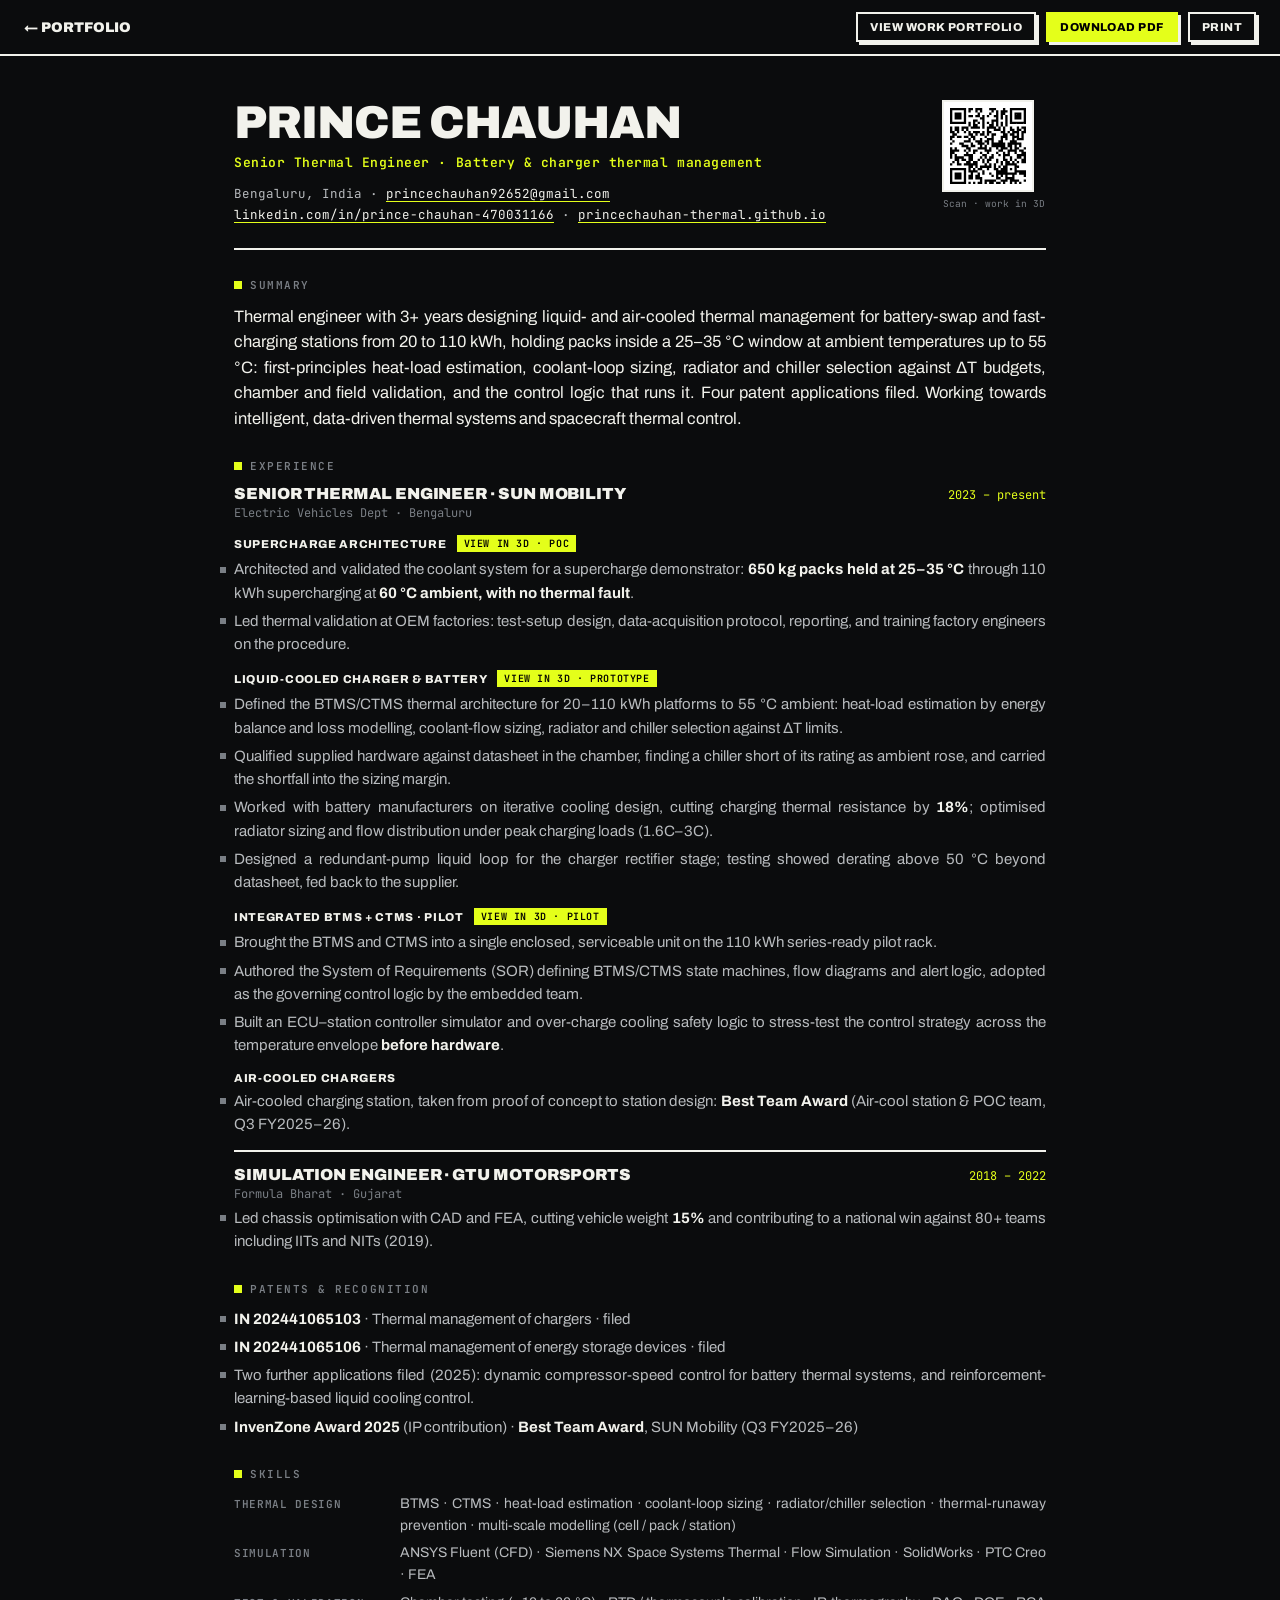
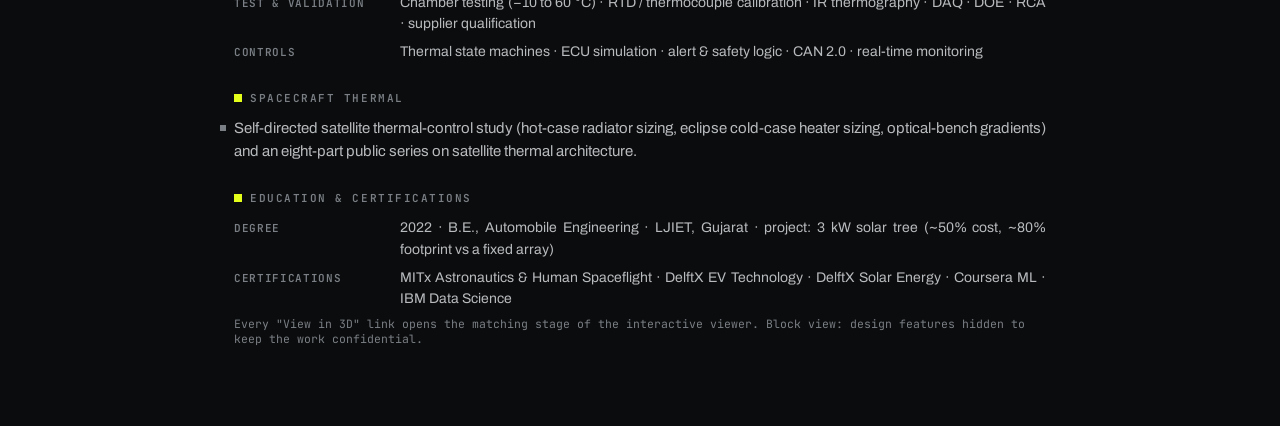
==== commit 5305d73c: "Résumé: justify body text so the right edge aligns too Co-Authored-By: Claude Opus 5.5 <noreply@anth" ====
--- a/cv/index.html
+++ b/cv/index.html
@@ -37,6 +37,9 @@
   .contact a { color:var(--ink); }
   .qr { width:104px; text-align:center; font:9.5px/1.3 var(--mono); color:var(--ink-45); text-decoration:none; }
   .qr img { width:92px; height:92px; display:block; background:#fff; padding:6px; border:2px solid var(--ink); margin-bottom:6px; }
+  /* Both edges straight: justified body text, hyphenated so justification
+     never opens wide gaps; last lines stay left. */
+  .summary, li, .kv dd { text-align:justify; text-align-last:left; hyphens:auto; -webkit-hyphens:auto; }
   .print-only { display:none; }
   .embedded .bar { display:none; }
   .embedded, .embedded body { scrollbar-width:none; } .embedded::-webkit-scrollbar { display:none; }
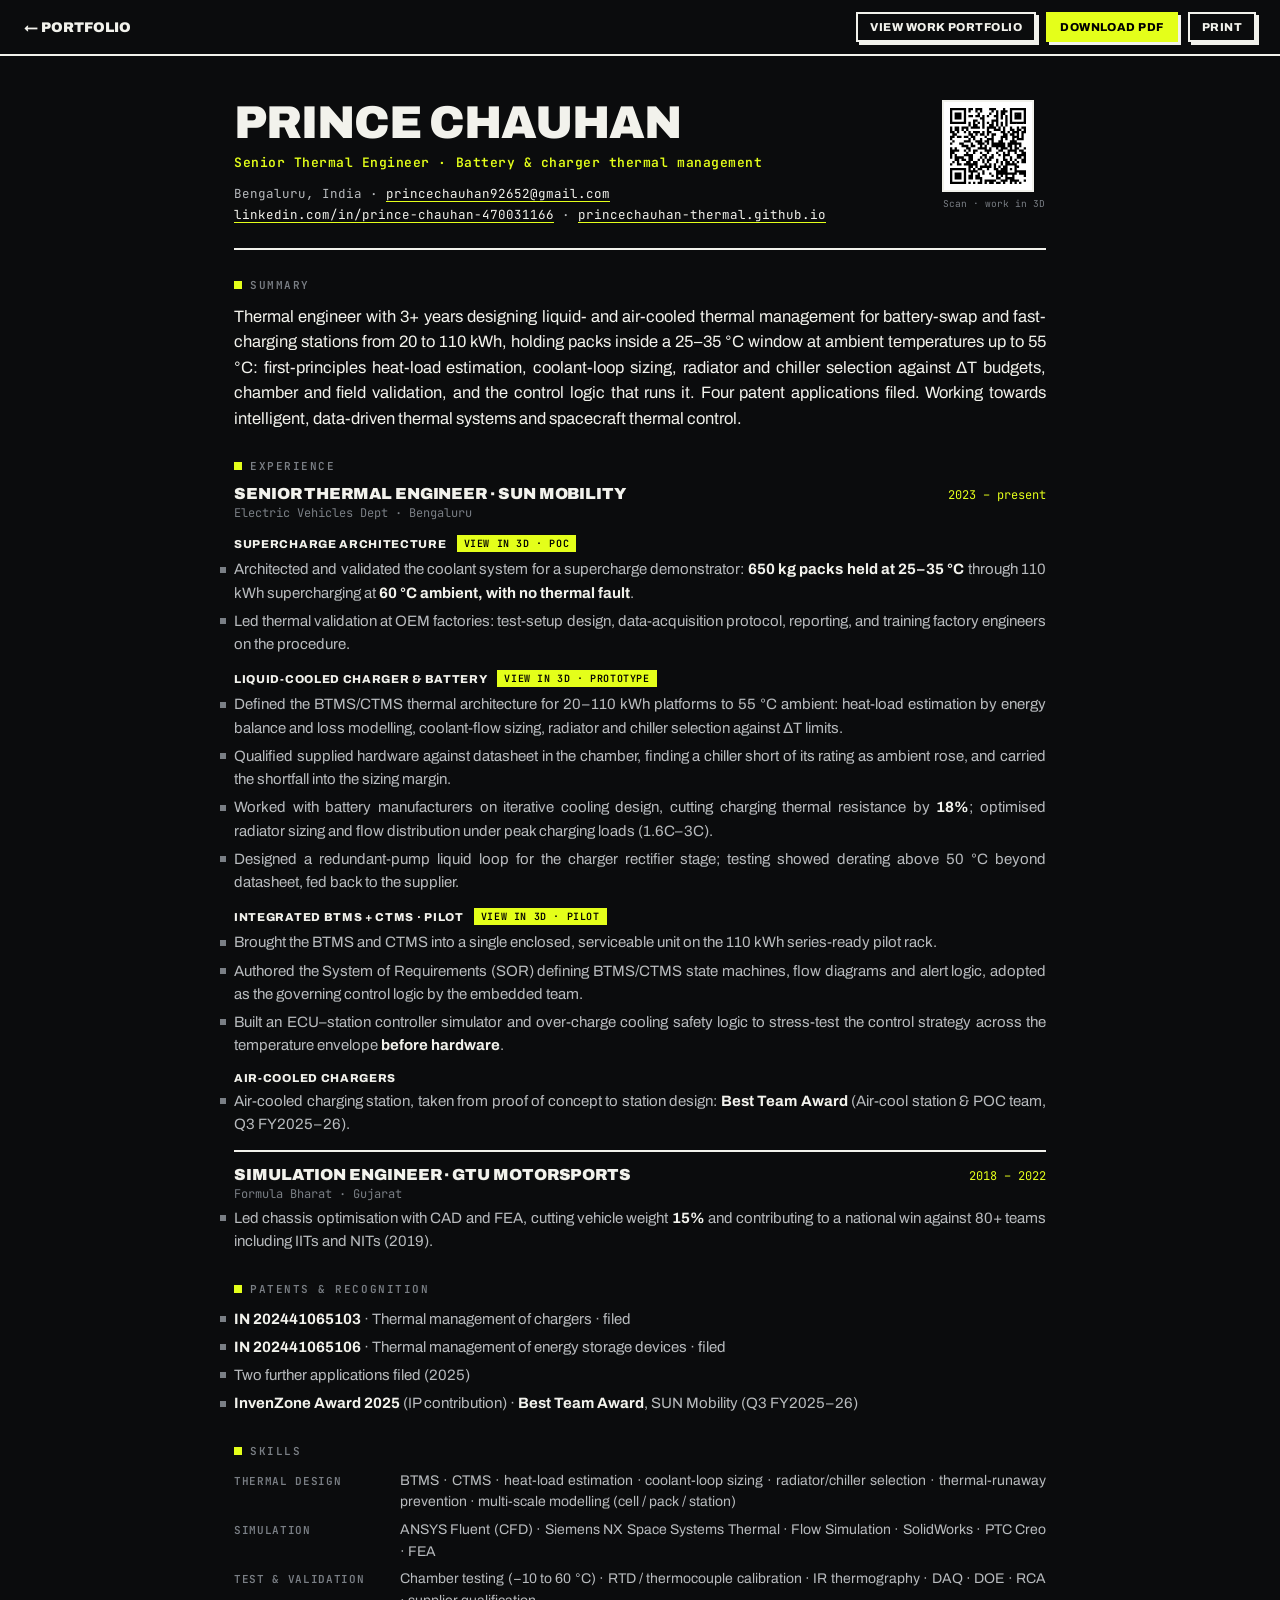
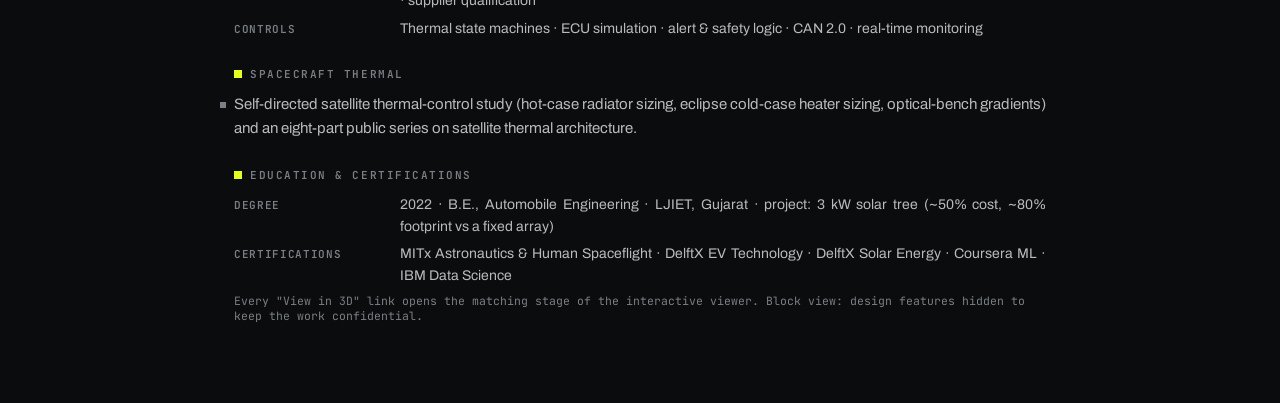
==== commit 7e7a2f36: "Pre-send audit fixes: drop old résumé, honour deep links, hide patent topics - Remove unreferenced o" ====
--- a/cv/index.html
+++ b/cv/index.html
@@ -5,6 +5,16 @@
 <meta name="viewport" content="width=device-width, initial-scale=1">
 <title>Prince Chauhan — Thermal Engineer · Résumé</title>
 <meta name="description" content="Résumé of Prince Chauhan, thermal engineer: battery and charger thermal management for 20–110 kWh swap and fast-charging stations, with interactive 3D of the work.">
+<link rel="icon" href="../assets/media/favicon.svg" type="image/svg+xml">
+<meta property="og:type" content="website">
+<meta property="og:title" content="Prince Chauhan — Résumé">
+<meta property="og:description" content="Résumé of Prince Chauhan, thermal engineer: battery and charger thermal management for 20–110 kWh swap and fast-charging stations, with interactive 3D of the work.">
+<meta property="og:url" content="https://princechauhan-thermal.github.io/cv/">
+<meta property="og:image" content="https://princechauhan-thermal.github.io/assets/media/og-card.jpg">
+<meta property="og:image:width" content="1200">
+<meta property="og:image:height" content="630">
+<meta name="twitter:card" content="summary_large_image">
+<meta name="twitter:image" content="https://princechauhan-thermal.github.io/assets/media/og-card.jpg">
 <link rel="preconnect" href="https://fonts.googleapis.com">
 <link rel="preconnect" href="https://fonts.gstatic.com" crossorigin>
 <link href="https://fonts.googleapis.com/css2?family=Archivo:wght@400;500;800;900&family=JetBrains+Mono:wght@400;600&display=swap" rel="stylesheet">
@@ -118,9 +128,10 @@
       <div class="contact">
         Bengaluru, India ·
         <a href="mailto:princechauhan92652@gmail.com">princechauhan92652@gmail.com</a>
-        <!-- Phone only in the printed/PDF copy: kept out of the page itself so
-             it is not trivially scraped. Prince's PDF already carries it. -->
-        <span class="print-only"> · +91-9265212936</span><br>
+        <!-- Phone only in the printed/PDF copy. Assembled by script so the
+             number is not sitting in the HTML source for scrapers. -->
+        <span class="print-only" id="ph"></span><br>
+        <script>document.getElementById("ph").textContent = " · +91-" + ["92652", "12936"].join("");</script>
         <a href="https://www.linkedin.com/in/prince-chauhan-470031166/">linkedin.com/in/prince-chauhan-470031166</a> ·
         <a href="https://princechauhan-thermal.github.io/">princechauhan-thermal.github.io</a>
       </div>
@@ -197,8 +208,7 @@
     <ul>
       <li><b>IN 202441065103</b> · Thermal management of chargers · filed</li>
       <li><b>IN 202441065106</b> · Thermal management of energy storage devices · filed</li>
-      <li>Two further applications filed (2025): dynamic compressor-speed control for battery thermal systems, and
-        reinforcement-learning-based liquid cooling control.</li>
+      <li>Two further applications filed (2025)</li>
       <li><b>InvenZone Award 2025</b> (IP contribution) · <b>Best Team Award</b>, SUN Mobility (<span style="white-space:nowrap">Q3 FY2025–26</span>)</li>
     </ul>
   </section>
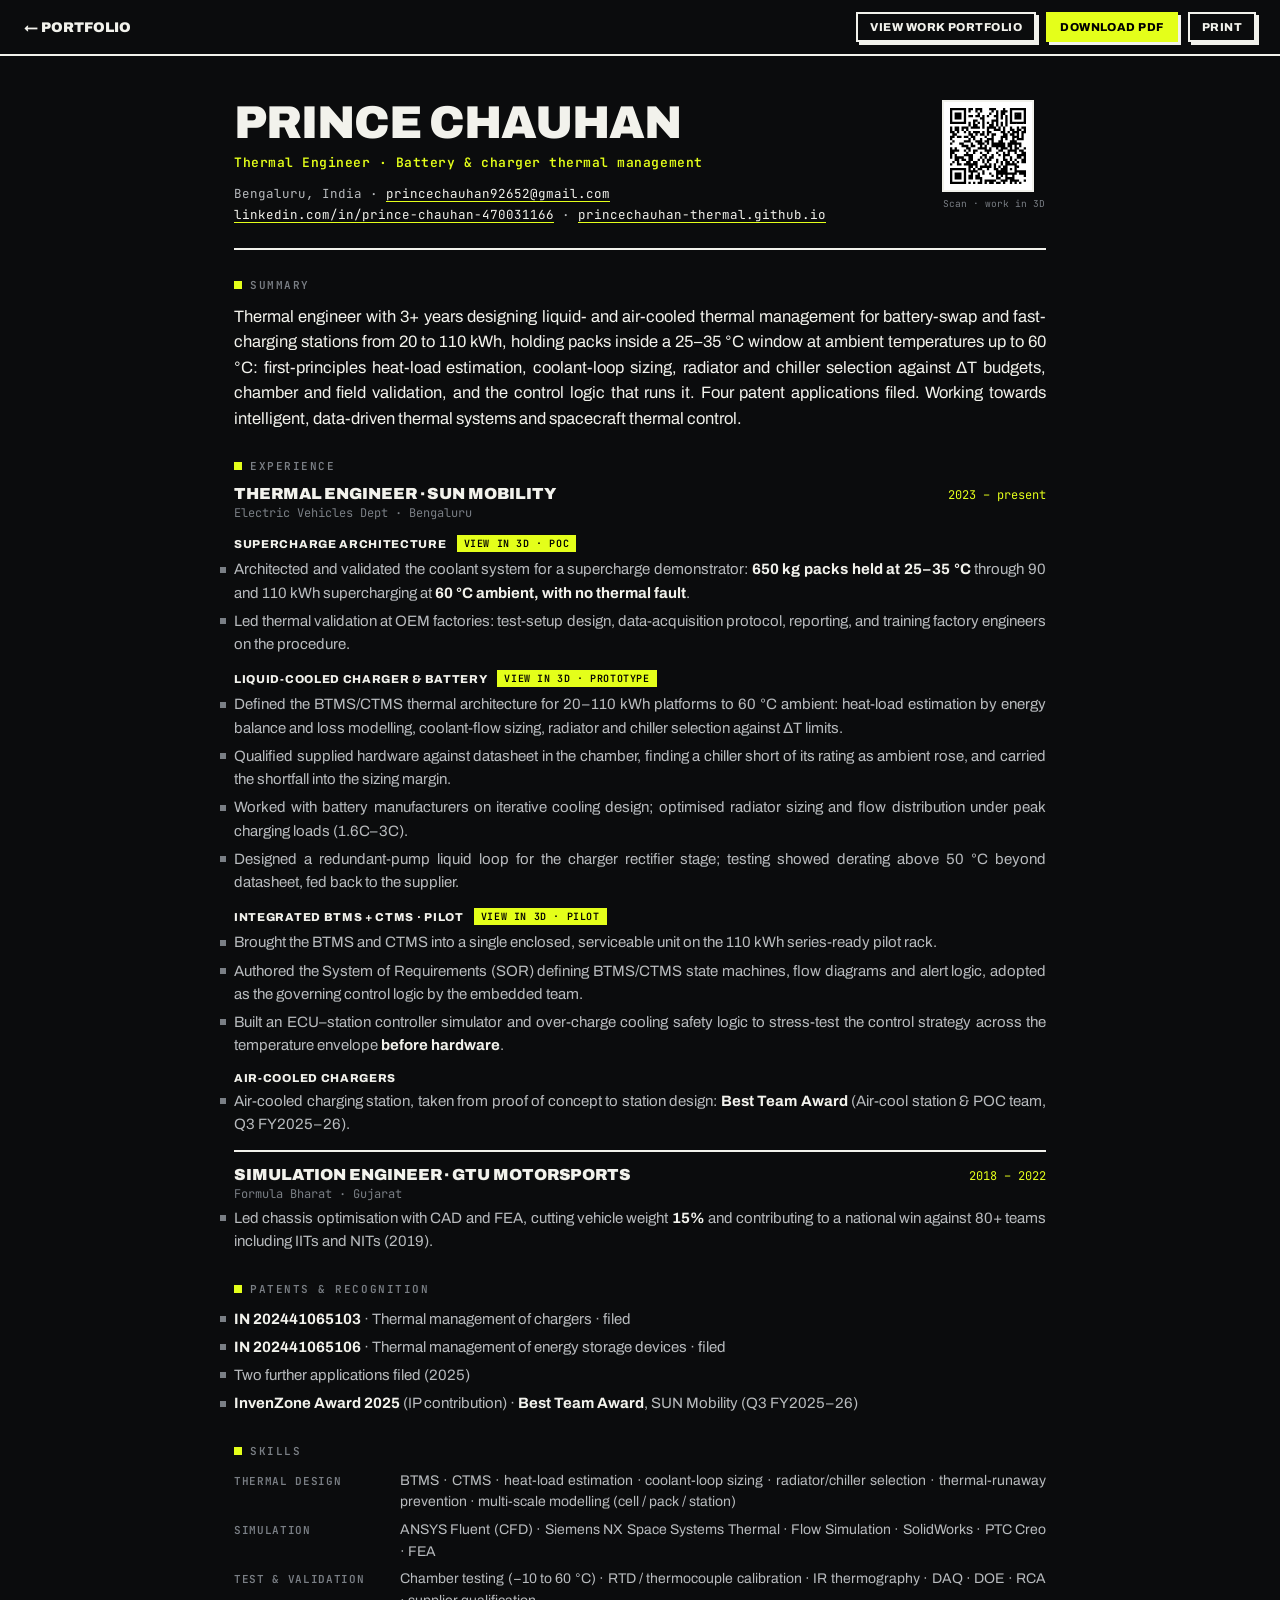
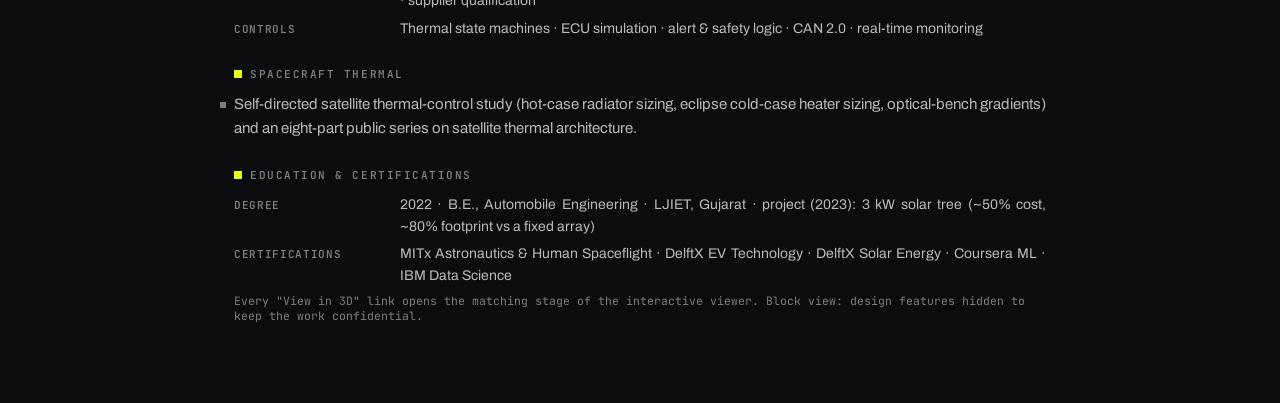
==== commit 2b0e31fb: "Facts: 60 °C ceiling everywhere, 90 and 110 kWh supercharge, drop 18% claim - Envelope −10 to +60 °C" ====
--- a/cv/index.html
+++ b/cv/index.html
@@ -124,7 +124,7 @@
   <header class="cv-head">
     <div>
       <h1>Prince Chauhan</h1>
-      <div class="role">Senior Thermal Engineer · Battery &amp; charger thermal management</div>
+      <div class="role">Thermal Engineer · Battery &amp; charger thermal management</div>
       <div class="contact">
         Bengaluru, India ·
         <a href="mailto:princechauhan92652@gmail.com">princechauhan92652@gmail.com</a>
@@ -146,7 +146,7 @@
     <h2>Summary</h2>
     <p class="summary">Thermal engineer with 3+ years designing liquid- and air-cooled thermal management for battery-swap
       and fast-charging stations from 20 to 110 kWh, holding packs inside a 25–35 °C window at ambient temperatures up
-      to 55 °C: first-principles heat-load estimation, coolant-loop sizing, radiator and chiller selection against ΔT
+      to 60 °C: first-principles heat-load estimation, coolant-loop sizing, radiator and chiller selection against ΔT
       budgets, chamber and field validation, and the control logic that runs it. Four patent applications filed.
       Working towards intelligent, data-driven thermal systems and spacecraft thermal control.</p>
   </section>
@@ -154,24 +154,24 @@
   <section>
     <h2>Experience</h2>
     <div class="job">
-      <div class="job__head"><div class="job__title">Senior Thermal Engineer · SUN Mobility</div><div class="job__when">2023 – present</div></div>
+      <div class="job__head"><div class="job__title">Thermal Engineer · SUN Mobility</div><div class="job__when">2023 – present</div></div>
       <div class="job__where">Electric Vehicles Dept · Bengaluru</div>
 
       <h3>Supercharge architecture <a class="v3d" href="https://princechauhan-thermal.github.io/viewer/?v=poc">View in 3D · POC</a></h3>
       <ul>
         <li>Architected and validated the coolant system for a supercharge demonstrator: <b>650 kg packs held at 25–35 °C</b>
-          through 110 kWh supercharging at <b>60 °C ambient, with no thermal fault</b>.</li>
+          through 90 and 110 kWh supercharging at <b>60 °C ambient, with no thermal fault</b>.</li>
         <li>Led thermal validation at OEM factories: test-setup design, data-acquisition protocol, reporting, and training
           factory engineers on the procedure.</li>
       </ul>
 
       <h3>Liquid-cooled charger &amp; battery <a class="v3d" href="https://princechauhan-thermal.github.io/viewer/?v=prototype">View in 3D · Prototype</a></h3>
       <ul>
-        <li>Defined the BTMS/CTMS thermal architecture for 20–110 kWh platforms to 55 °C ambient: heat-load estimation by
+        <li>Defined the BTMS/CTMS thermal architecture for 20–110 kWh platforms to 60 °C ambient: heat-load estimation by
           energy balance and loss modelling, coolant-flow sizing, radiator and chiller selection against ΔT limits.</li>
         <li>Qualified supplied hardware against datasheet in the chamber, finding a chiller short of its rating as ambient
           rose, and carried the shortfall into the sizing margin.</li>
-        <li>Worked with battery manufacturers on iterative cooling design, cutting charging thermal resistance by <b>18%</b>;
+        <li>Worked with battery manufacturers on iterative cooling design;
           optimised radiator sizing and flow distribution under peak charging loads (1.6C–3C).</li>
         <li>Designed a redundant-pump liquid loop for the charger rectifier stage; testing showed derating above 50 °C beyond
           datasheet, fed back to the supplier.</li>
@@ -234,7 +234,7 @@
   <section>
     <h2>Education &amp; certifications</h2>
     <dl class="kv">
-      <dt>Degree</dt><dd>2022 · B.E., Automobile Engineering · LJIET, Gujarat · project: 3 kW solar tree (~50% cost, ~80% footprint vs a fixed array)</dd>
+      <dt>Degree</dt><dd>2022 · B.E., Automobile Engineering · LJIET, Gujarat · project (2023): 3 kW solar tree (~50% cost, ~80% footprint vs a fixed array)</dd>
       <dt>Certifications</dt><dd>MITx Astronautics &amp; Human Spaceflight · DelftX EV Technology · DelftX Solar Energy · Coursera ML · IBM Data Science</dd>
     </dl>
     <p class="note screen-only">Every "View in 3D" link opens the matching stage of the interactive viewer. Block view: design features hidden to keep the work confidential.</p>
